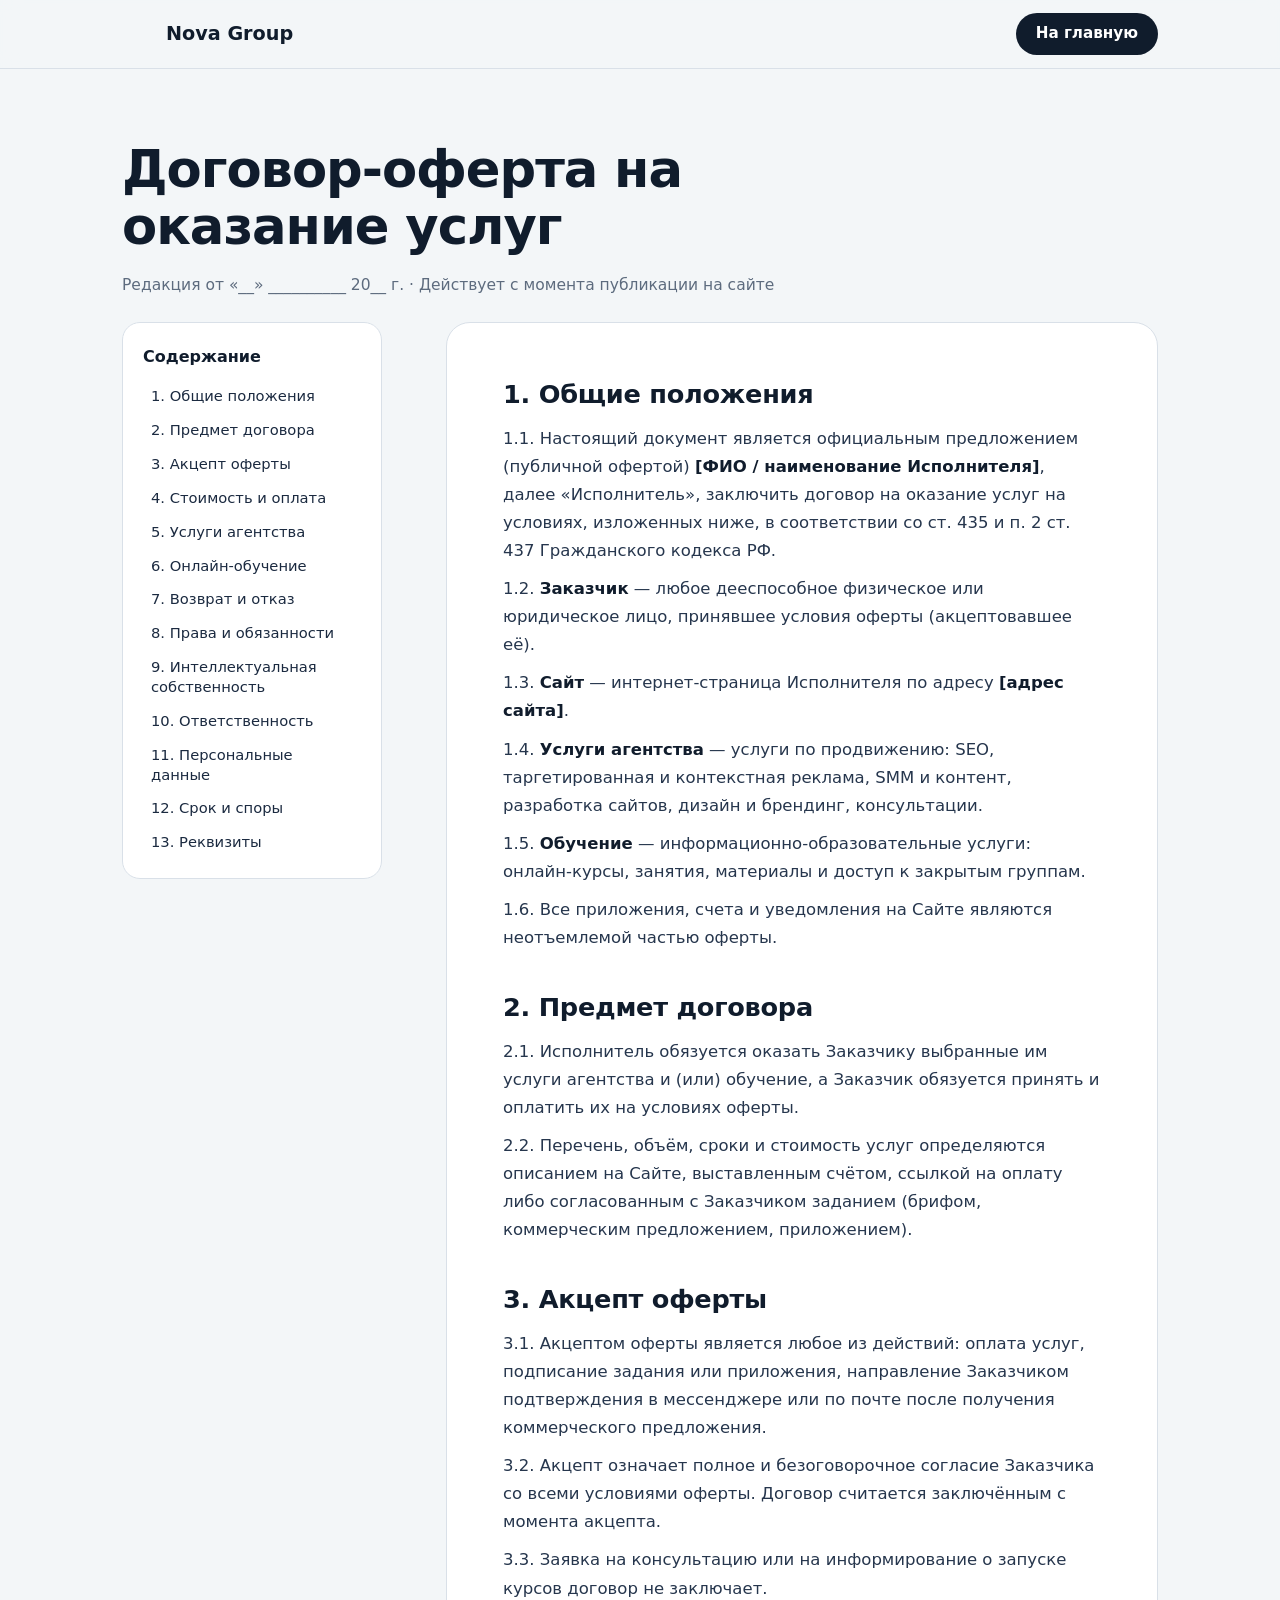
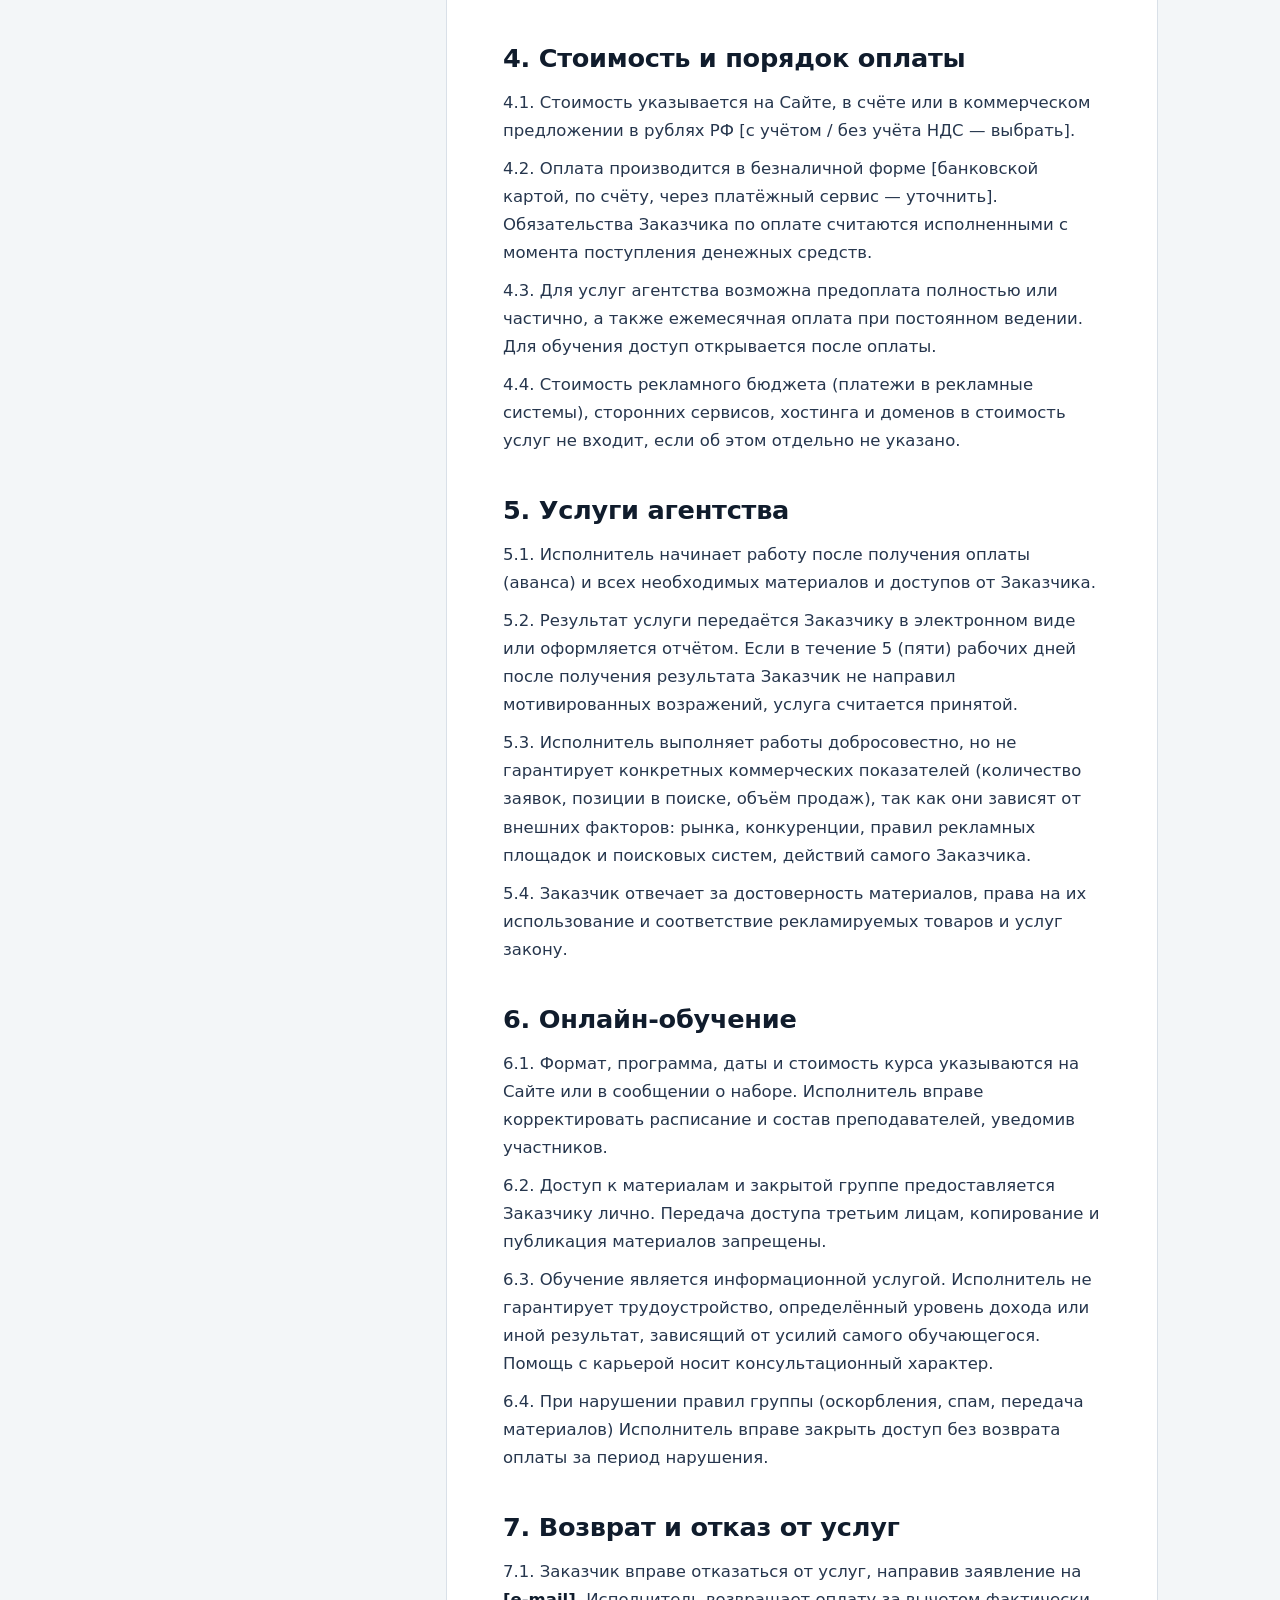
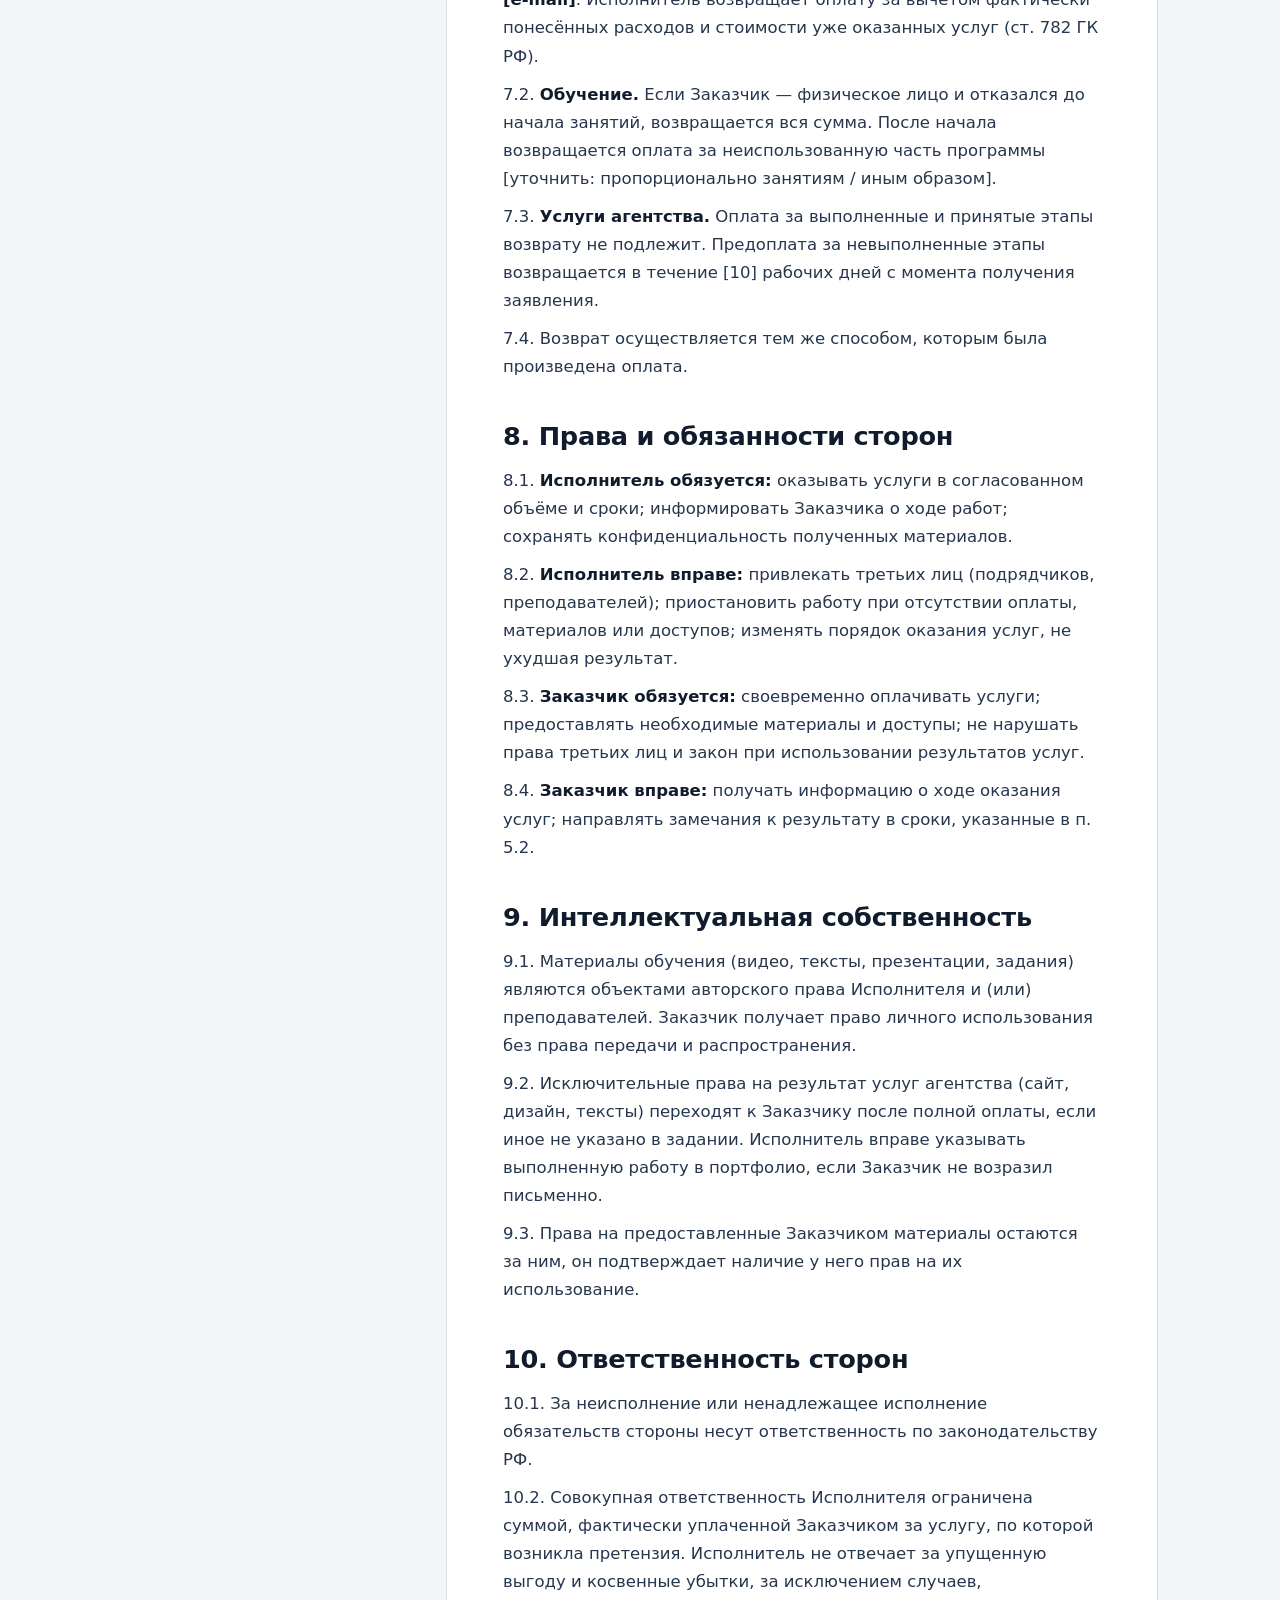
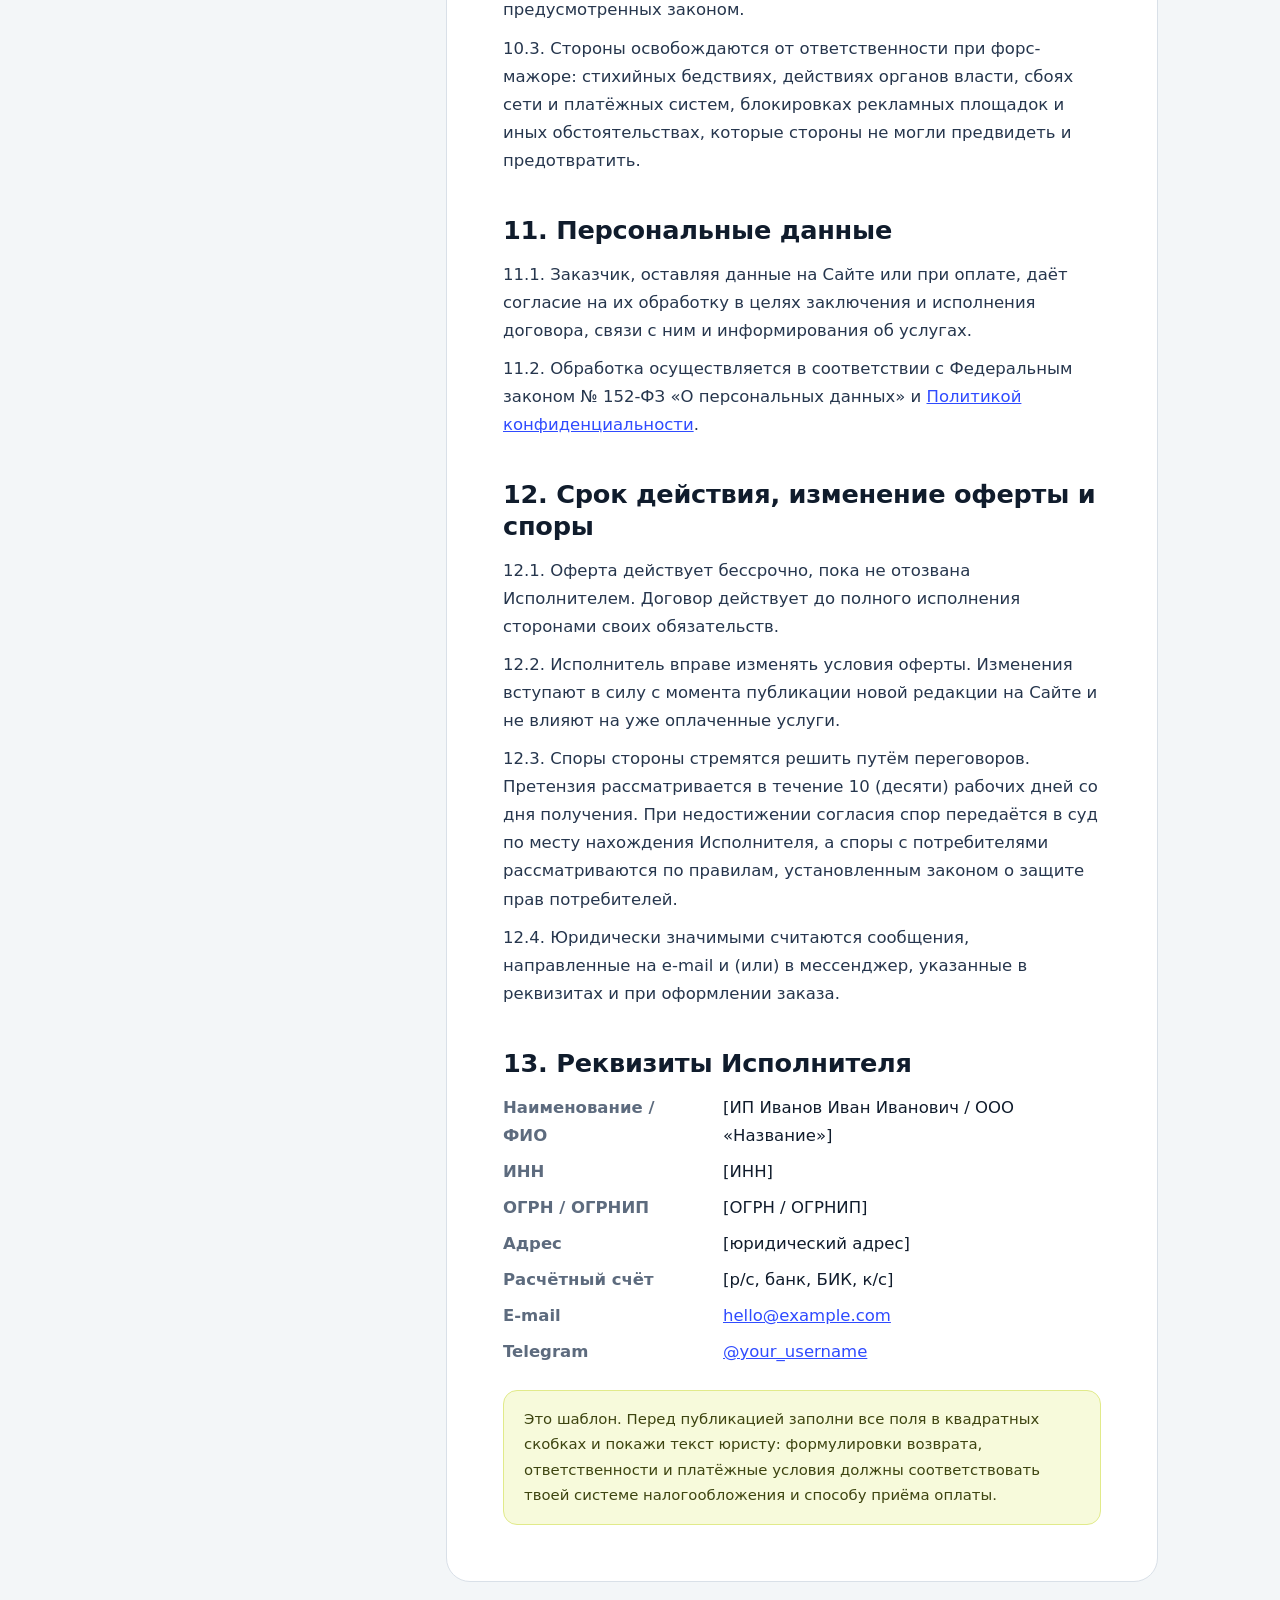
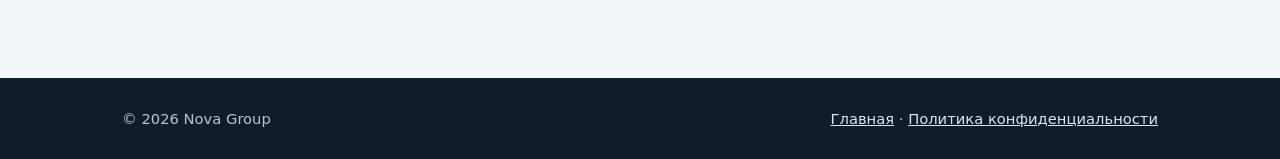
==== docs/oferta.html @ 03122e66 "Add files via upload" ====
<!DOCTYPE html>
<html lang="ru">
<head>
<meta charset="UTF-8">
<meta name="viewport" content="width=device-width, initial-scale=1.0">
<title>Договор-оферта — Nova Group</title>
<meta name="description" content="Публичная оферта Nova Group на оказание услуг по продвижению и информационно-образовательных услуг.">
<meta name="robots" content="index, follow">
<link rel="icon" href="../img/logo/favicon.ico">
<style>
@font-face{font-family:"Manrope";src:url("../fonts/Manrope-Variable.woff2") format("woff2");font-weight:200 800;font-display:swap}
:root{--ink:#101c2c;--ink-2:#1b2a40;--chalk:#f3f6f8;--white:#fff;--cobalt:#2f4bff;--lemon:#e8f25c;--muted:#5d6b7e;--line:#d9e0e8;
  --font:"Manrope",system-ui,-apple-system,"Segoe UI",Roboto,Arial,sans-serif;--max:1100px;--pad:clamp(16px,4vw,32px)}
*,*::before,*::after{box-sizing:border-box;margin:0;padding:0}
html{scroll-behavior:smooth;scroll-padding-top:92px;-webkit-text-size-adjust:100%}
body{font-family:var(--font);color:var(--ink);background:var(--chalk);line-height:1.7;font-size:16.5px;-webkit-font-smoothing:antialiased}
img{max-width:100%;height:auto;display:block}
a{color:var(--cobalt)}
:focus-visible{outline:3px solid var(--cobalt);outline-offset:3px;border-radius:6px}
.container{width:100%;max-width:var(--max);margin-inline:auto;padding-inline:var(--pad)}

.header{position:sticky;top:0;z-index:50;background:rgba(243,246,248,.93);backdrop-filter:blur(10px);border-bottom:1px solid var(--line)}
.header .container{display:flex;align-items:center;justify-content:space-between;height:68px;gap:16px}
.logo{display:flex;align-items:center;gap:10px;font-weight:800;font-size:1.2rem;color:var(--ink);text-decoration:none}
.logo img{width:34px;height:34px}
.back{display:inline-flex;align-items:center;min-height:42px;padding:8px 20px;border-radius:999px;background:var(--ink);color:#fff;font-weight:700;font-size:.95rem;text-decoration:none;transition:background .2s}
.back:hover{background:var(--cobalt)}

.hero{padding-block:clamp(36px,6vw,72px) 24px}
h1{font-size:clamp(1.9rem,5vw,3.2rem);line-height:1.12;letter-spacing:-.02em;font-weight:800;max-width:20ch}
.meta{margin-top:16px;color:var(--muted);font-size:.97rem}

.layout{display:grid;grid-template-columns:260px 1fr;gap:clamp(24px,5vw,64px);align-items:start;padding-bottom:clamp(56px,8vw,96px)}
.toc{position:sticky;top:92px;padding:20px;background:var(--white);border:1px solid var(--line);border-radius:18px;font-size:.92rem}
.toc h2{font-size:1rem;margin-bottom:10px}
.toc ol{list-style:none;display:grid;gap:2px}
.toc a{display:block;padding:6px 8px;border-radius:8px;color:var(--ink-2);text-decoration:none;line-height:1.35}
.toc a:hover{background:var(--chalk);color:var(--cobalt)}

.doc{background:var(--white);border:1px solid var(--line);border-radius:24px;padding:clamp(22px,5vw,56px)}
.doc section{padding-block:0;margin-bottom:40px}
.doc section:last-child{margin-bottom:0}
.doc h2{font-size:clamp(1.25rem,2.6vw,1.6rem);line-height:1.25;letter-spacing:-.01em;margin-bottom:14px;font-weight:800}
.doc p{margin-bottom:10px;color:#26364d}
.doc p b{color:var(--ink)}
.note{margin-top:24px;padding:16px 20px;border-radius:14px;background:#f7fadb;border:1px solid #e1ea8a;font-size:.93rem;color:#3d4410}
.req{display:grid;grid-template-columns:200px 1fr;gap:8px 20px;margin-top:8px}
.req dt{color:var(--muted);font-weight:600}
.req dd{overflow-wrap:anywhere}

.footer{background:var(--ink);color:#b8c4d4;padding-block:28px;font-size:.92rem}
.footer .container{display:flex;flex-wrap:wrap;gap:12px 28px;justify-content:space-between}
.footer a{color:#dbe4f0}
.footer a:hover{color:var(--lemon)}

@media (max-width:900px){
  .layout{grid-template-columns:1fr}
  .toc{position:static}
}
@media (max-width:560px){
  body{font-size:16px}
  .back{padding-inline:14px}
  .logo span{display:none}
  .req{grid-template-columns:1fr;gap:2px}
  .req dd{margin-bottom:10px}
}
@media (prefers-reduced-motion:reduce){*{transition:none!important;scroll-behavior:auto!important}}
@media print{.header,.toc,.footer{display:none}.layout{display:block}.doc{border:0;padding:0}}
</style>
</head>
<body>

<header class="header">
  <div class="container">
    <a href="../index.html" class="logo" aria-label="Nova Group — на главную">
      <img src="../img/logo/logo.svg" alt="" width="34" height="34"><span>Nova Group</span>
    </a>
    <a class="back" href="../index.html">На главную</a>
  </div>
</header>

<main>
  <div class="container hero">
    <h1>Договор-оферта на оказание услуг</h1>
    <p class="meta">Редакция от «__» __________ 20__ г. · Действует с момента публикации на сайте</p>
  </div>

  <div class="container layout">
    <nav class="toc" aria-label="Содержание">
      <h2>Содержание</h2>
      <ol>
        <li><a href="#p1">1. Общие положения</a></li>
        <li><a href="#p2">2. Предмет договора</a></li>
        <li><a href="#p3">3. Акцепт оферты</a></li>
        <li><a href="#p4">4. Стоимость и оплата</a></li>
        <li><a href="#p5">5. Услуги агентства</a></li>
        <li><a href="#p6">6. Онлайн-обучение</a></li>
        <li><a href="#p7">7. Возврат и отказ</a></li>
        <li><a href="#p8">8. Права и обязанности</a></li>
        <li><a href="#p9">9. Интеллектуальная собственность</a></li>
        <li><a href="#p10">10. Ответственность</a></li>
        <li><a href="#p11">11. Персональные данные</a></li>
        <li><a href="#p12">12. Срок и споры</a></li>
        <li><a href="#p13">13. Реквизиты</a></li>
      </ol>
    </nav>

    <article class="doc">
      <section id="p1">
        <h2>1. Общие положения</h2>
        <p>1.1. Настоящий документ является официальным предложением (публичной офертой) <b>[ФИО / наименование Исполнителя]</b>, далее «Исполнитель», заключить договор на оказание услуг на условиях, изложенных ниже, в соответствии со ст. 435 и п. 2 ст. 437 Гражданского кодекса РФ.</p>
        <p>1.2. <b>Заказчик</b> — любое дееспособное физическое или юридическое лицо, принявшее условия оферты (акцептовавшее её).</p>
        <p>1.3. <b>Сайт</b> — интернет-страница Исполнителя по адресу <b>[адрес сайта]</b>.</p>
        <p>1.4. <b>Услуги агентства</b> — услуги по продвижению: SEO, таргетированная и контекстная реклама, SMM и контент, разработка сайтов, дизайн и брендинг, консультации.</p>
        <p>1.5. <b>Обучение</b> — информационно-образовательные услуги: онлайн-курсы, занятия, материалы и доступ к закрытым группам.</p>
        <p>1.6. Все приложения, счета и уведомления на Сайте являются неотъемлемой частью оферты.</p>
      </section>

      <section id="p2">
        <h2>2. Предмет договора</h2>
        <p>2.1. Исполнитель обязуется оказать Заказчику выбранные им услуги агентства и (или) обучение, а Заказчик обязуется принять и оплатить их на условиях оферты.</p>
        <p>2.2. Перечень, объём, сроки и стоимость услуг определяются описанием на Сайте, выставленным счётом, ссылкой на оплату либо согласованным с Заказчиком заданием (брифом, коммерческим предложением, приложением).</p>
      </section>

      <section id="p3">
        <h2>3. Акцепт оферты</h2>
        <p>3.1. Акцептом оферты является любое из действий: оплата услуг, подписание задания или приложения, направление Заказчиком подтверждения в мессенджере или по почте после получения коммерческого предложения.</p>
        <p>3.2. Акцепт означает полное и безоговорочное согласие Заказчика со всеми условиями оферты. Договор считается заключённым с момента акцепта.</p>
        <p>3.3. Заявка на консультацию или на информирование о запуске курсов договор не заключает.</p>
      </section>

      <section id="p4">
        <h2>4. Стоимость и порядок оплаты</h2>
        <p>4.1. Стоимость указывается на Сайте, в счёте или в коммерческом предложении в рублях РФ [с учётом / без учёта НДС — выбрать].</p>
        <p>4.2. Оплата производится в безналичной форме [банковской картой, по счёту, через платёжный сервис — уточнить]. Обязательства Заказчика по оплате считаются исполненными с момента поступления денежных средств.</p>
        <p>4.3. Для услуг агентства возможна предоплата полностью или частично, а также ежемесячная оплата при постоянном ведении. Для обучения доступ открывается после оплаты.</p>
        <p>4.4. Стоимость рекламного бюджета (платежи в рекламные системы), сторонних сервисов, хостинга и доменов в стоимость услуг не входит, если об этом отдельно не указано.</p>
      </section>

      <section id="p5">
        <h2>5. Услуги агентства</h2>
        <p>5.1. Исполнитель начинает работу после получения оплаты (аванса) и всех необходимых материалов и доступов от Заказчика.</p>
        <p>5.2. Результат услуги передаётся Заказчику в электронном виде или оформляется отчётом. Если в течение 5 (пяти) рабочих дней после получения результата Заказчик не направил мотивированных возражений, услуга считается принятой.</p>
        <p>5.3. Исполнитель выполняет работы добросовестно, но не гарантирует конкретных коммерческих показателей (количество заявок, позиции в поиске, объём продаж), так как они зависят от внешних факторов: рынка, конкуренции, правил рекламных площадок и поисковых систем, действий самого Заказчика.</p>
        <p>5.4. Заказчик отвечает за достоверность материалов, права на их использование и соответствие рекламируемых товаров и услуг закону.</p>
      </section>

      <section id="p6">
        <h2>6. Онлайн-обучение</h2>
        <p>6.1. Формат, программа, даты и стоимость курса указываются на Сайте или в сообщении о наборе. Исполнитель вправе корректировать расписание и состав преподавателей, уведомив участников.</p>
        <p>6.2. Доступ к материалам и закрытой группе предоставляется Заказчику лично. Передача доступа третьим лицам, копирование и публикация материалов запрещены.</p>
        <p>6.3. Обучение является информационной услугой. Исполнитель не гарантирует трудоустройство, определённый уровень дохода или иной результат, зависящий от усилий самого обучающегося. Помощь с карьерой носит консультационный характер.</p>
        <p>6.4. При нарушении правил группы (оскорбления, спам, передача материалов) Исполнитель вправе закрыть доступ без возврата оплаты за период нарушения.</p>
      </section>

      <section id="p7">
        <h2>7. Возврат и отказ от услуг</h2>
        <p>7.1. Заказчик вправе отказаться от услуг, направив заявление на <b>[e-mail]</b>. Исполнитель возвращает оплату за вычетом фактически понесённых расходов и стоимости уже оказанных услуг (ст. 782 ГК РФ).</p>
        <p>7.2. <b>Обучение.</b> Если Заказчик — физическое лицо и отказался до начала занятий, возвращается вся сумма. После начала возвращается оплата за неиспользованную часть программы [уточнить: пропорционально занятиям / иным образом].</p>
        <p>7.3. <b>Услуги агентства.</b> Оплата за выполненные и принятые этапы возврату не подлежит. Предоплата за невыполненные этапы возвращается в течение [10] рабочих дней с момента получения заявления.</p>
        <p>7.4. Возврат осуществляется тем же способом, которым была произведена оплата.</p>
      </section>

      <section id="p8">
        <h2>8. Права и обязанности сторон</h2>
        <p>8.1. <b>Исполнитель обязуется:</b> оказывать услуги в согласованном объёме и сроки; информировать Заказчика о ходе работ; сохранять конфиденциальность полученных материалов.</p>
        <p>8.2. <b>Исполнитель вправе:</b> привлекать третьих лиц (подрядчиков, преподавателей); приостановить работу при отсутствии оплаты, материалов или доступов; изменять порядок оказания услуг, не ухудшая результат.</p>
        <p>8.3. <b>Заказчик обязуется:</b> своевременно оплачивать услуги; предоставлять необходимые материалы и доступы; не нарушать права третьих лиц и закон при использовании результатов услуг.</p>
        <p>8.4. <b>Заказчик вправе:</b> получать информацию о ходе оказания услуг; направлять замечания к результату в сроки, указанные в п. 5.2.</p>
      </section>

      <section id="p9">
        <h2>9. Интеллектуальная собственность</h2>
        <p>9.1. Материалы обучения (видео, тексты, презентации, задания) являются объектами авторского права Исполнителя и (или) преподавателей. Заказчик получает право личного использования без права передачи и распространения.</p>
        <p>9.2. Исключительные права на результат услуг агентства (сайт, дизайн, тексты) переходят к Заказчику после полной оплаты, если иное не указано в задании. Исполнитель вправе указывать выполненную работу в портфолио, если Заказчик не возразил письменно.</p>
        <p>9.3. Права на предоставленные Заказчиком материалы остаются за ним, он подтверждает наличие у него прав на их использование.</p>
      </section>

      <section id="p10">
        <h2>10. Ответственность сторон</h2>
        <p>10.1. За неисполнение или ненадлежащее исполнение обязательств стороны несут ответственность по законодательству РФ.</p>
        <p>10.2. Совокупная ответственность Исполнителя ограничена суммой, фактически уплаченной Заказчиком за услугу, по которой возникла претензия. Исполнитель не отвечает за упущенную выгоду и косвенные убытки, за исключением случаев, предусмотренных законом.</p>
        <p>10.3. Стороны освобождаются от ответственности при форс-мажоре: стихийных бедствиях, действиях органов власти, сбоях сети и платёжных систем, блокировках рекламных площадок и иных обстоятельствах, которые стороны не могли предвидеть и предотвратить.</p>
      </section>

      <section id="p11">
        <h2>11. Персональные данные</h2>
        <p>11.1. Заказчик, оставляя данные на Сайте или при оплате, даёт согласие на их обработку в целях заключения и исполнения договора, связи с ним и информирования об услугах.</p>
        <p>11.2. Обработка осуществляется в соответствии с Федеральным законом № 152-ФЗ «О персональных данных» и <a href="privacy.html">Политикой конфиденциальности</a>.</p>
      </section>

      <section id="p12">
        <h2>12. Срок действия, изменение оферты и споры</h2>
        <p>12.1. Оферта действует бессрочно, пока не отозвана Исполнителем. Договор действует до полного исполнения сторонами своих обязательств.</p>
        <p>12.2. Исполнитель вправе изменять условия оферты. Изменения вступают в силу с момента публикации новой редакции на Сайте и не влияют на уже оплаченные услуги.</p>
        <p>12.3. Споры стороны стремятся решить путём переговоров. Претензия рассматривается в течение 10 (десяти) рабочих дней со дня получения. При недостижении согласия спор передаётся в суд по месту нахождения Исполнителя, а споры с потребителями рассматриваются по правилам, установленным законом о защите прав потребителей.</p>
        <p>12.4. Юридически значимыми считаются сообщения, направленные на e-mail и (или) в мессенджер, указанные в реквизитах и при оформлении заказа.</p>
      </section>

      <section id="p13">
        <h2>13. Реквизиты Исполнителя</h2>
        <dl class="req">
          <dt>Наименование / ФИО</dt><dd>[ИП Иванов Иван Иванович / ООО «Название»]</dd>
          <dt>ИНН</dt><dd>[ИНН]</dd>
          <dt>ОГРН / ОГРНИП</dt><dd>[ОГРН / ОГРНИП]</dd>
          <dt>Адрес</dt><dd>[юридический адрес]</dd>
          <dt>Расчётный счёт</dt><dd>[р/с, банк, БИК, к/с]</dd>
          <dt>E-mail</dt><dd><a href="mailto:hello@example.com">hello@example.com</a></dd>
          <dt>Telegram</dt><dd><a href="https://t.me/your_username" target="_blank" rel="noopener">@your_username</a></dd>
        </dl>
        <div class="note">Это шаблон. Перед публикацией заполни все поля в квадратных скобках и покажи текст юристу: формулировки возврата, ответственности и платёжные условия должны соответствовать твоей системе налогообложения и способу приёма оплаты.</div>
      </section>
    </article>
  </div>
</main>

<footer class="footer">
  <div class="container">
    <span>© <span id="year">2026</span> Nova Group</span>
    <span><a href="../index.html">Главная</a> · <a href="privacy.html">Политика конфиденциальности</a></span>
  </div>
</footer>

<script>
document.getElementById("year").textContent = new Date().getFullYear();
document.querySelectorAll("img").forEach(i => i.addEventListener("error", () => i.style.visibility = "hidden"));
</script>
</body>
</html>
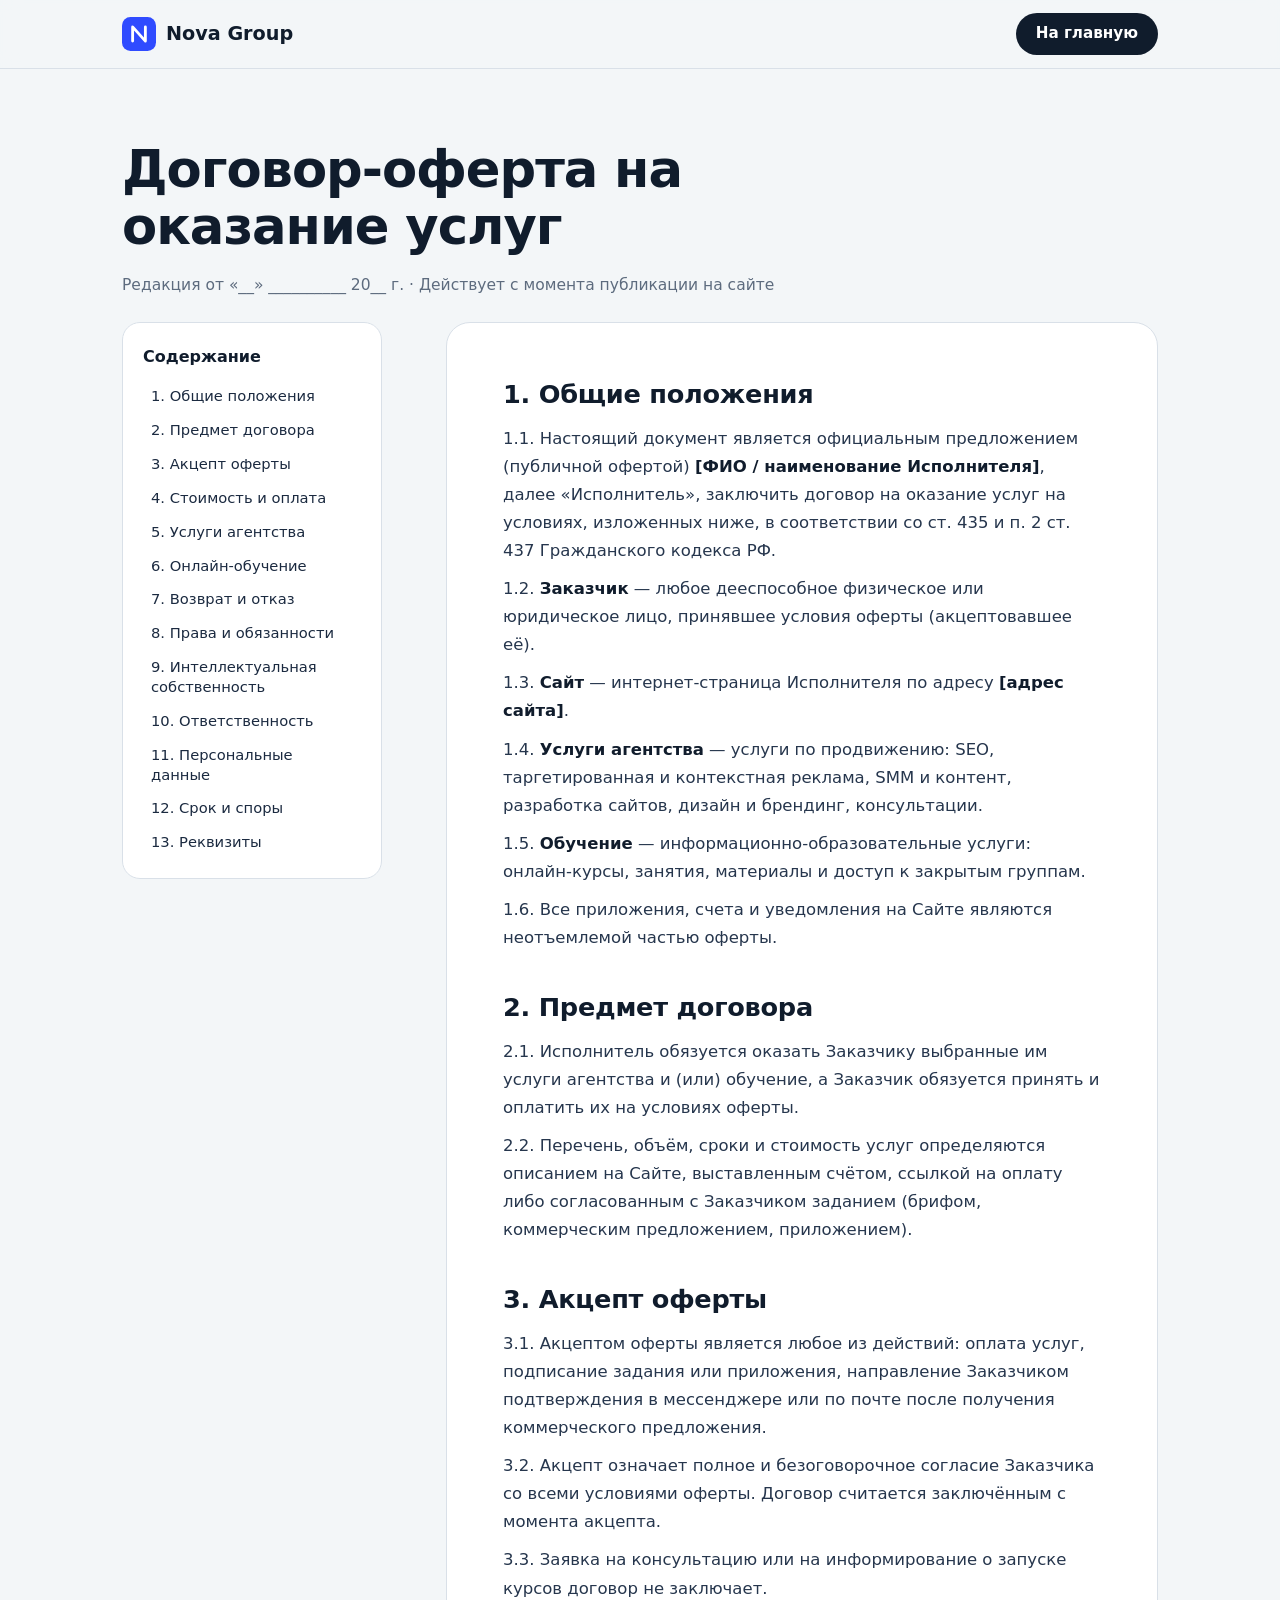
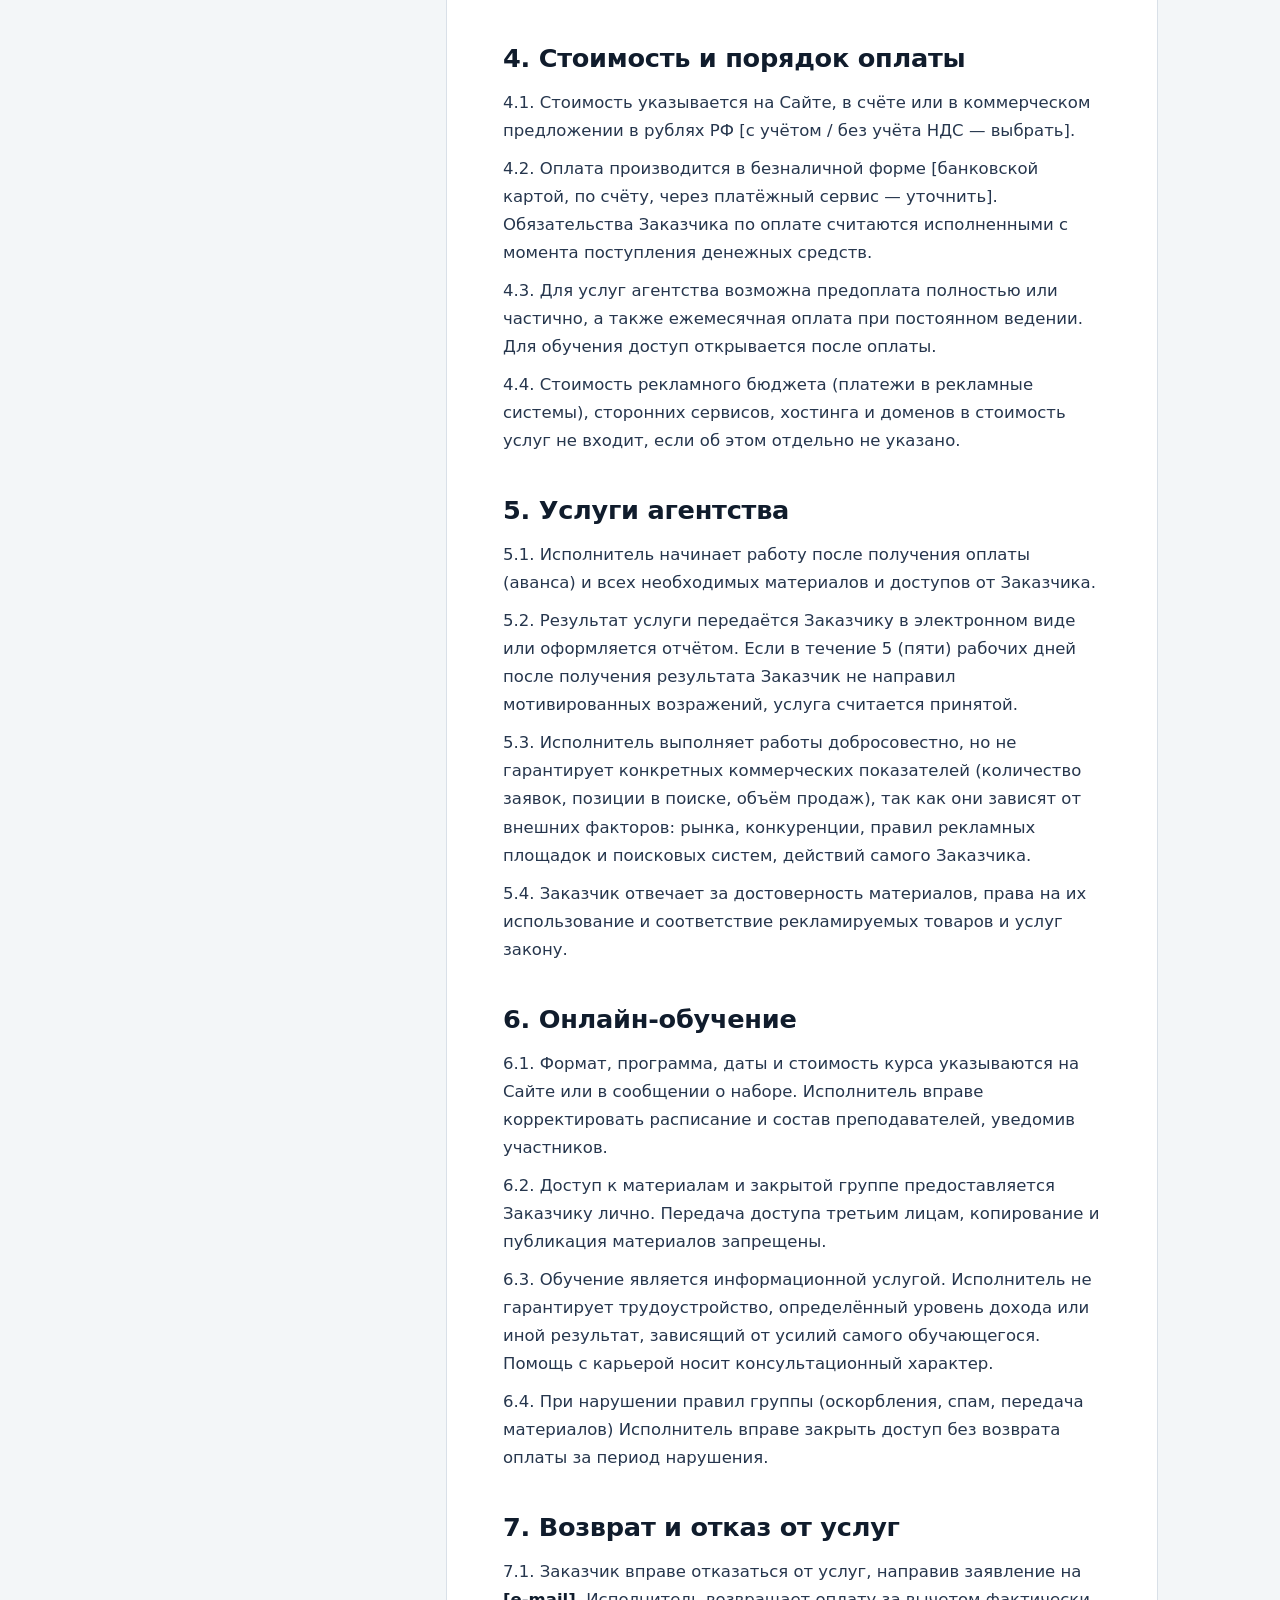
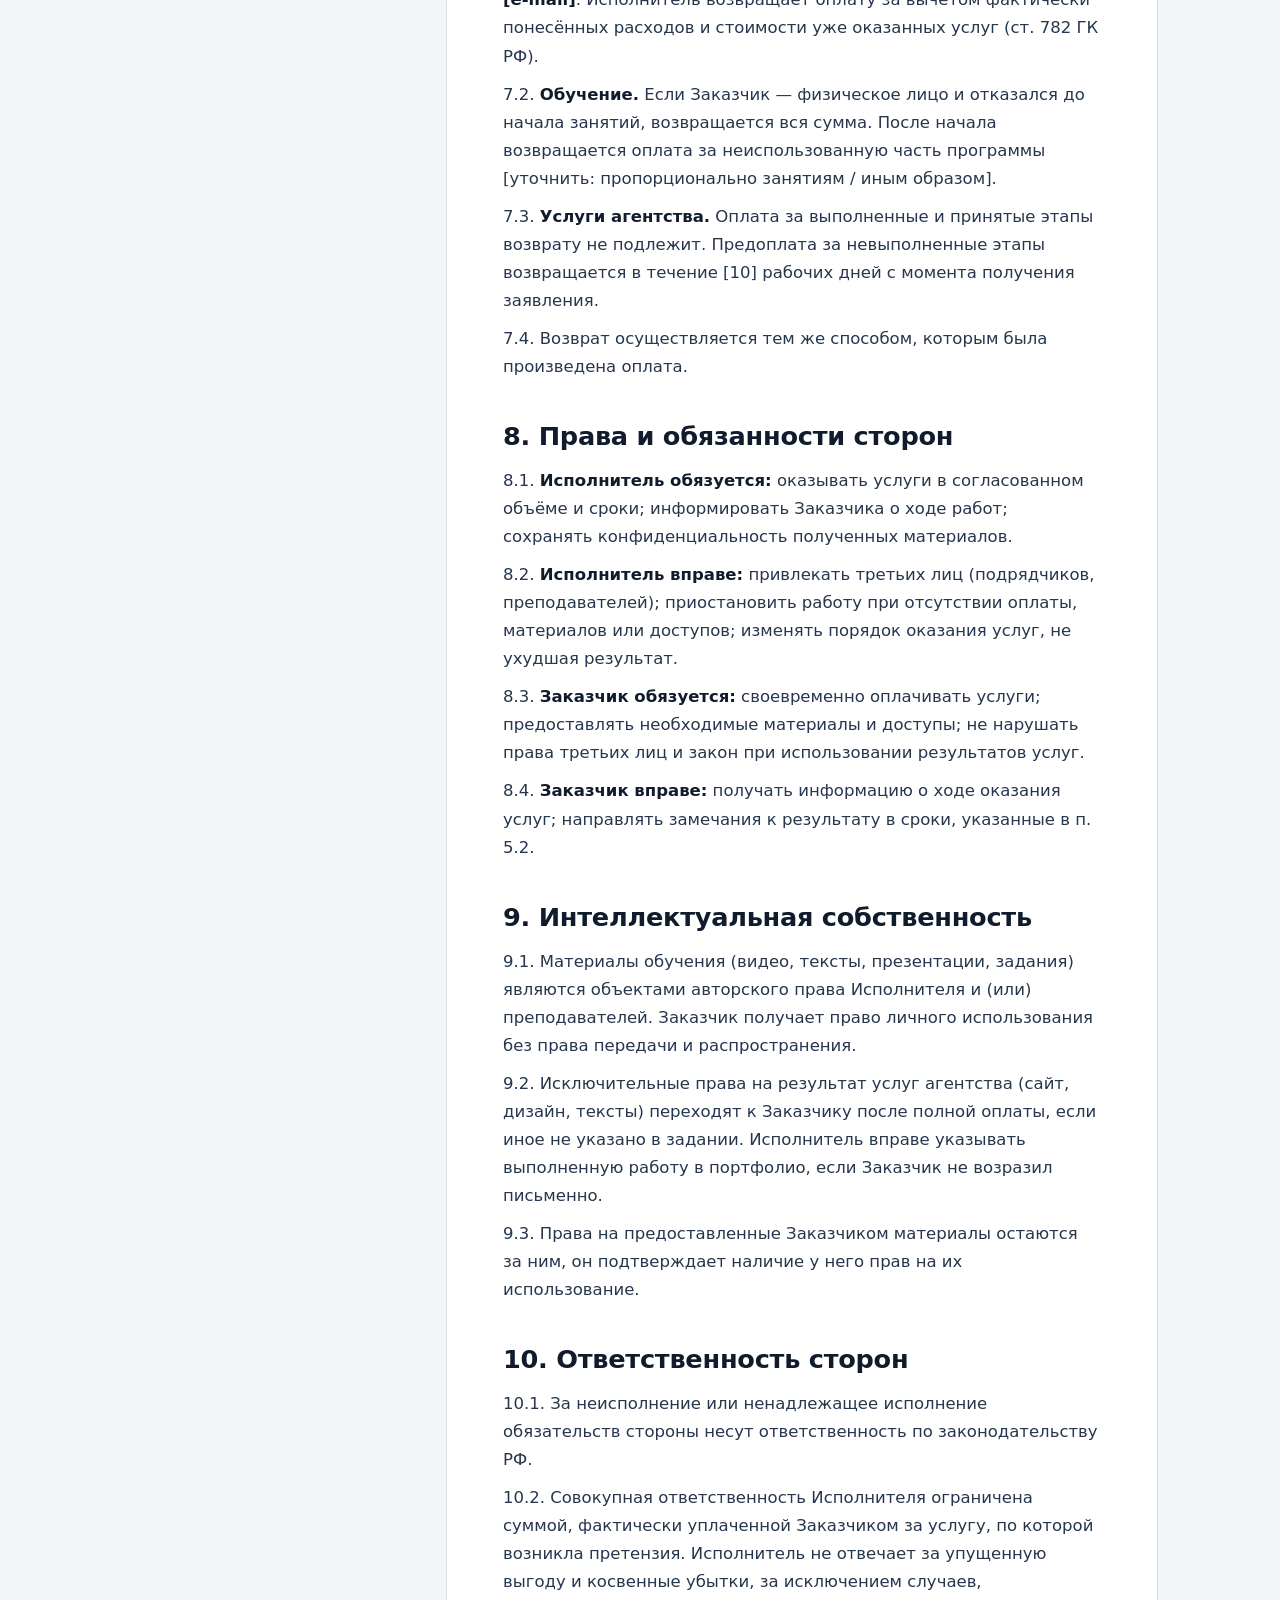
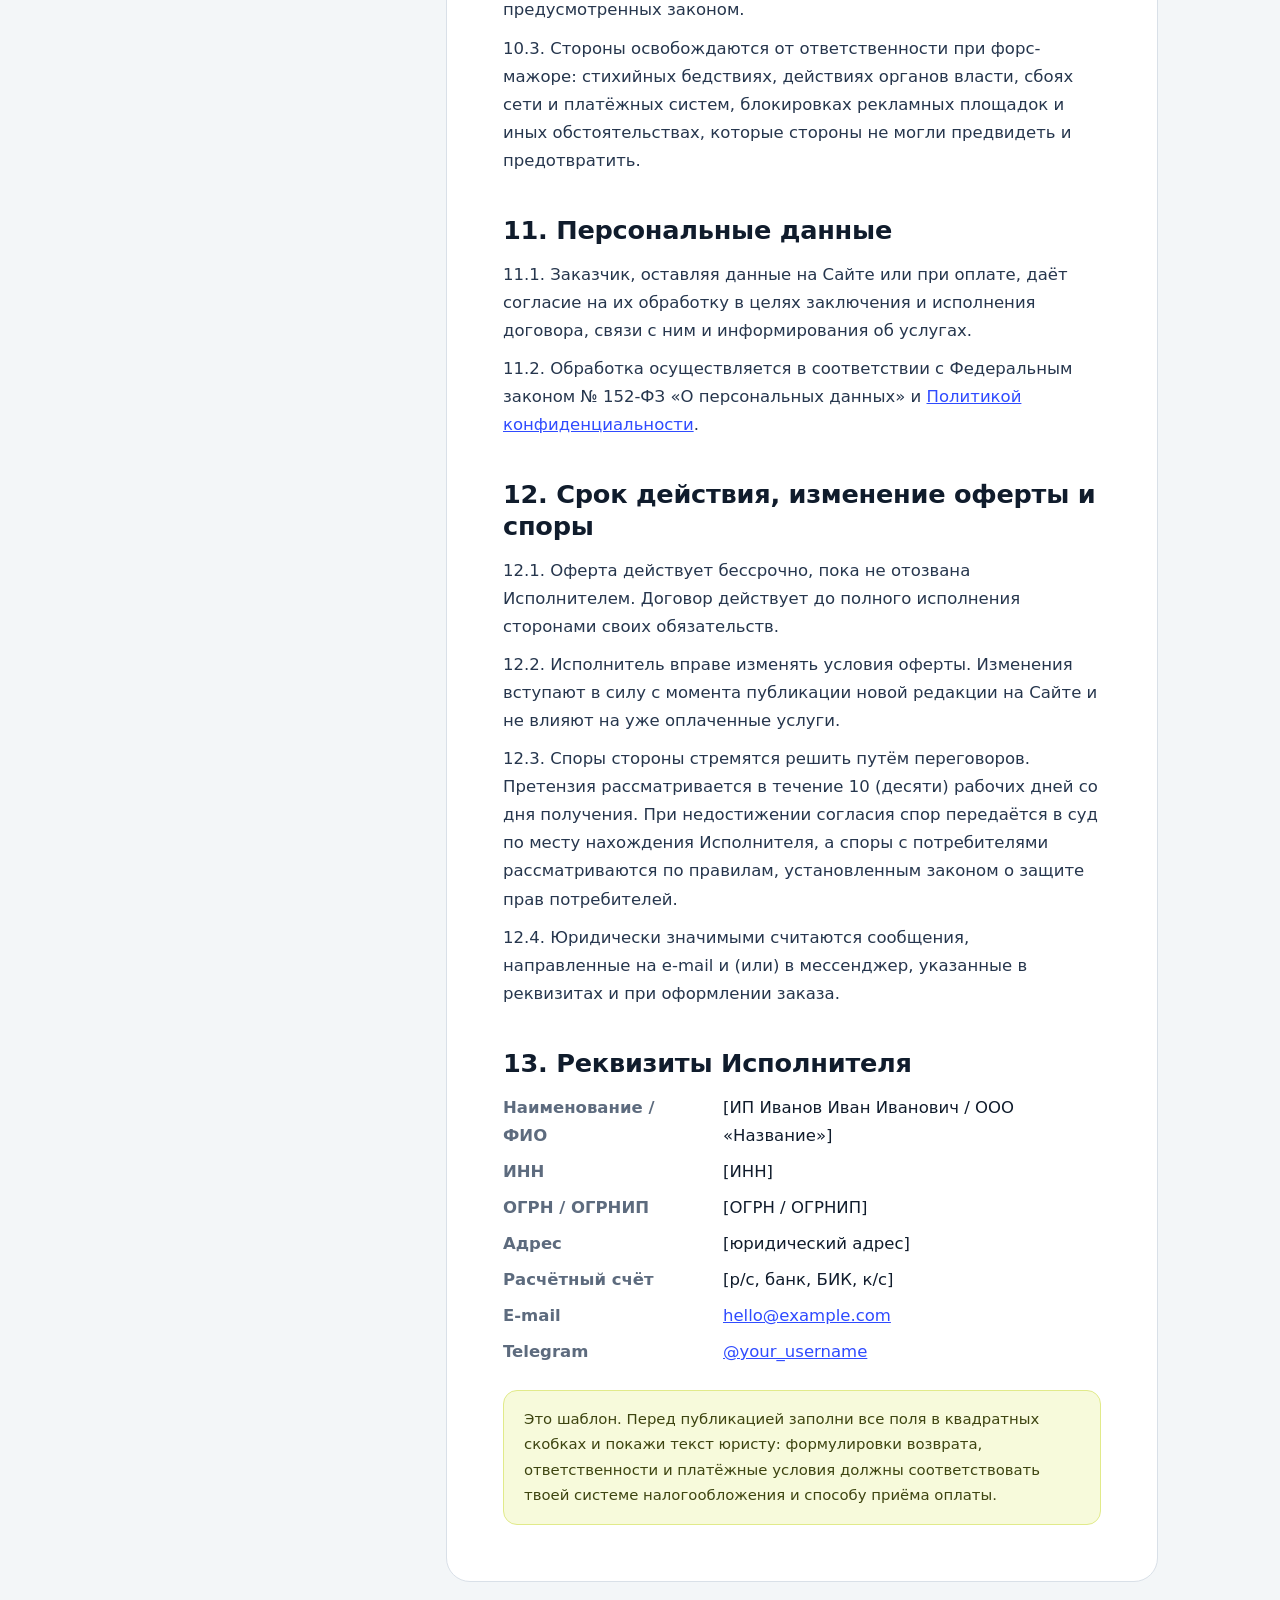
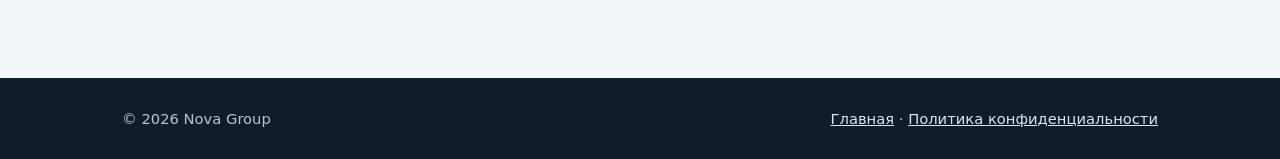
==== commit 254742b5: "Add files via upload" ====
--- a/docs/oferta.html
+++ b/docs/oferta.html
@@ -1,229 +1,229 @@
-<!DOCTYPE html>
-<html lang="ru">
-<head>
-<meta charset="UTF-8">
-<meta name="viewport" content="width=device-width, initial-scale=1.0">
-<title>Договор-оферта — Nova Group</title>
-<meta name="description" content="Публичная оферта Nova Group на оказание услуг по продвижению и информационно-образовательных услуг.">
-<meta name="robots" content="index, follow">
-<link rel="icon" href="../img/logo/favicon.ico">
-<style>
-@font-face{font-family:"Manrope";src:url("../fonts/Manrope-Variable.woff2") format("woff2");font-weight:200 800;font-display:swap}
-:root{--ink:#101c2c;--ink-2:#1b2a40;--chalk:#f3f6f8;--white:#fff;--cobalt:#2f4bff;--lemon:#e8f25c;--muted:#5d6b7e;--line:#d9e0e8;
-  --font:"Manrope",system-ui,-apple-system,"Segoe UI",Roboto,Arial,sans-serif;--max:1100px;--pad:clamp(16px,4vw,32px)}
-*,*::before,*::after{box-sizing:border-box;margin:0;padding:0}
-html{scroll-behavior:smooth;scroll-padding-top:92px;-webkit-text-size-adjust:100%}
-body{font-family:var(--font);color:var(--ink);background:var(--chalk);line-height:1.7;font-size:16.5px;-webkit-font-smoothing:antialiased}
-img{max-width:100%;height:auto;display:block}
-a{color:var(--cobalt)}
-:focus-visible{outline:3px solid var(--cobalt);outline-offset:3px;border-radius:6px}
-.container{width:100%;max-width:var(--max);margin-inline:auto;padding-inline:var(--pad)}
-
-.header{position:sticky;top:0;z-index:50;background:rgba(243,246,248,.93);backdrop-filter:blur(10px);border-bottom:1px solid var(--line)}
-.header .container{display:flex;align-items:center;justify-content:space-between;height:68px;gap:16px}
-.logo{display:flex;align-items:center;gap:10px;font-weight:800;font-size:1.2rem;color:var(--ink);text-decoration:none}
-.logo img{width:34px;height:34px}
-.back{display:inline-flex;align-items:center;min-height:42px;padding:8px 20px;border-radius:999px;background:var(--ink);color:#fff;font-weight:700;font-size:.95rem;text-decoration:none;transition:background .2s}
-.back:hover{background:var(--cobalt)}
-
-.hero{padding-block:clamp(36px,6vw,72px) 24px}
-h1{font-size:clamp(1.9rem,5vw,3.2rem);line-height:1.12;letter-spacing:-.02em;font-weight:800;max-width:20ch}
-.meta{margin-top:16px;color:var(--muted);font-size:.97rem}
-
-.layout{display:grid;grid-template-columns:260px 1fr;gap:clamp(24px,5vw,64px);align-items:start;padding-bottom:clamp(56px,8vw,96px)}
-.toc{position:sticky;top:92px;padding:20px;background:var(--white);border:1px solid var(--line);border-radius:18px;font-size:.92rem}
-.toc h2{font-size:1rem;margin-bottom:10px}
-.toc ol{list-style:none;display:grid;gap:2px}
-.toc a{display:block;padding:6px 8px;border-radius:8px;color:var(--ink-2);text-decoration:none;line-height:1.35}
-.toc a:hover{background:var(--chalk);color:var(--cobalt)}
-
-.doc{background:var(--white);border:1px solid var(--line);border-radius:24px;padding:clamp(22px,5vw,56px)}
-.doc section{padding-block:0;margin-bottom:40px}
-.doc section:last-child{margin-bottom:0}
-.doc h2{font-size:clamp(1.25rem,2.6vw,1.6rem);line-height:1.25;letter-spacing:-.01em;margin-bottom:14px;font-weight:800}
-.doc p{margin-bottom:10px;color:#26364d}
-.doc p b{color:var(--ink)}
-.note{margin-top:24px;padding:16px 20px;border-radius:14px;background:#f7fadb;border:1px solid #e1ea8a;font-size:.93rem;color:#3d4410}
-.req{display:grid;grid-template-columns:200px 1fr;gap:8px 20px;margin-top:8px}
-.req dt{color:var(--muted);font-weight:600}
-.req dd{overflow-wrap:anywhere}
-
-.footer{background:var(--ink);color:#b8c4d4;padding-block:28px;font-size:.92rem}
-.footer .container{display:flex;flex-wrap:wrap;gap:12px 28px;justify-content:space-between}
-.footer a{color:#dbe4f0}
-.footer a:hover{color:var(--lemon)}
-
-@media (max-width:900px){
-  .layout{grid-template-columns:1fr}
-  .toc{position:static}
-}
-@media (max-width:560px){
-  body{font-size:16px}
-  .back{padding-inline:14px}
-  .logo span{display:none}
-  .req{grid-template-columns:1fr;gap:2px}
-  .req dd{margin-bottom:10px}
-}
-@media (prefers-reduced-motion:reduce){*{transition:none!important;scroll-behavior:auto!important}}
-@media print{.header,.toc,.footer{display:none}.layout{display:block}.doc{border:0;padding:0}}
-</style>
-</head>
-<body>
-
-<header class="header">
-  <div class="container">
-    <a href="../index.html" class="logo" aria-label="Nova Group — на главную">
-      <img src="../img/logo/logo.svg" alt="" width="34" height="34"><span>Nova Group</span>
-    </a>
-    <a class="back" href="../index.html">На главную</a>
-  </div>
-</header>
-
-<main>
-  <div class="container hero">
-    <h1>Договор-оферта на оказание услуг</h1>
-    <p class="meta">Редакция от «__» __________ 20__ г. · Действует с момента публикации на сайте</p>
-  </div>
-
-  <div class="container layout">
-    <nav class="toc" aria-label="Содержание">
-      <h2>Содержание</h2>
-      <ol>
-        <li><a href="#p1">1. Общие положения</a></li>
-        <li><a href="#p2">2. Предмет договора</a></li>
-        <li><a href="#p3">3. Акцепт оферты</a></li>
-        <li><a href="#p4">4. Стоимость и оплата</a></li>
-        <li><a href="#p5">5. Услуги агентства</a></li>
-        <li><a href="#p6">6. Онлайн-обучение</a></li>
-        <li><a href="#p7">7. Возврат и отказ</a></li>
-        <li><a href="#p8">8. Права и обязанности</a></li>
-        <li><a href="#p9">9. Интеллектуальная собственность</a></li>
-        <li><a href="#p10">10. Ответственность</a></li>
-        <li><a href="#p11">11. Персональные данные</a></li>
-        <li><a href="#p12">12. Срок и споры</a></li>
-        <li><a href="#p13">13. Реквизиты</a></li>
-      </ol>
-    </nav>
-
-    <article class="doc">
-      <section id="p1">
-        <h2>1. Общие положения</h2>
-        <p>1.1. Настоящий документ является официальным предложением (публичной офертой) <b>[ФИО / наименование Исполнителя]</b>, далее «Исполнитель», заключить договор на оказание услуг на условиях, изложенных ниже, в соответствии со ст. 435 и п. 2 ст. 437 Гражданского кодекса РФ.</p>
-        <p>1.2. <b>Заказчик</b> — любое дееспособное физическое или юридическое лицо, принявшее условия оферты (акцептовавшее её).</p>
-        <p>1.3. <b>Сайт</b> — интернет-страница Исполнителя по адресу <b>[адрес сайта]</b>.</p>
-        <p>1.4. <b>Услуги агентства</b> — услуги по продвижению: SEO, таргетированная и контекстная реклама, SMM и контент, разработка сайтов, дизайн и брендинг, консультации.</p>
-        <p>1.5. <b>Обучение</b> — информационно-образовательные услуги: онлайн-курсы, занятия, материалы и доступ к закрытым группам.</p>
-        <p>1.6. Все приложения, счета и уведомления на Сайте являются неотъемлемой частью оферты.</p>
-      </section>
-
-      <section id="p2">
-        <h2>2. Предмет договора</h2>
-        <p>2.1. Исполнитель обязуется оказать Заказчику выбранные им услуги агентства и (или) обучение, а Заказчик обязуется принять и оплатить их на условиях оферты.</p>
-        <p>2.2. Перечень, объём, сроки и стоимость услуг определяются описанием на Сайте, выставленным счётом, ссылкой на оплату либо согласованным с Заказчиком заданием (брифом, коммерческим предложением, приложением).</p>
-      </section>
-
-      <section id="p3">
-        <h2>3. Акцепт оферты</h2>
-        <p>3.1. Акцептом оферты является любое из действий: оплата услуг, подписание задания или приложения, направление Заказчиком подтверждения в мессенджере или по почте после получения коммерческого предложения.</p>
-        <p>3.2. Акцепт означает полное и безоговорочное согласие Заказчика со всеми условиями оферты. Договор считается заключённым с момента акцепта.</p>
-        <p>3.3. Заявка на консультацию или на информирование о запуске курсов договор не заключает.</p>
-      </section>
-
-      <section id="p4">
-        <h2>4. Стоимость и порядок оплаты</h2>
-        <p>4.1. Стоимость указывается на Сайте, в счёте или в коммерческом предложении в рублях РФ [с учётом / без учёта НДС — выбрать].</p>
-        <p>4.2. Оплата производится в безналичной форме [банковской картой, по счёту, через платёжный сервис — уточнить]. Обязательства Заказчика по оплате считаются исполненными с момента поступления денежных средств.</p>
-        <p>4.3. Для услуг агентства возможна предоплата полностью или частично, а также ежемесячная оплата при постоянном ведении. Для обучения доступ открывается после оплаты.</p>
-        <p>4.4. Стоимость рекламного бюджета (платежи в рекламные системы), сторонних сервисов, хостинга и доменов в стоимость услуг не входит, если об этом отдельно не указано.</p>
-      </section>
-
-      <section id="p5">
-        <h2>5. Услуги агентства</h2>
-        <p>5.1. Исполнитель начинает работу после получения оплаты (аванса) и всех необходимых материалов и доступов от Заказчика.</p>
-        <p>5.2. Результат услуги передаётся Заказчику в электронном виде или оформляется отчётом. Если в течение 5 (пяти) рабочих дней после получения результата Заказчик не направил мотивированных возражений, услуга считается принятой.</p>
-        <p>5.3. Исполнитель выполняет работы добросовестно, но не гарантирует конкретных коммерческих показателей (количество заявок, позиции в поиске, объём продаж), так как они зависят от внешних факторов: рынка, конкуренции, правил рекламных площадок и поисковых систем, действий самого Заказчика.</p>
-        <p>5.4. Заказчик отвечает за достоверность материалов, права на их использование и соответствие рекламируемых товаров и услуг закону.</p>
-      </section>
-
-      <section id="p6">
-        <h2>6. Онлайн-обучение</h2>
-        <p>6.1. Формат, программа, даты и стоимость курса указываются на Сайте или в сообщении о наборе. Исполнитель вправе корректировать расписание и состав преподавателей, уведомив участников.</p>
-        <p>6.2. Доступ к материалам и закрытой группе предоставляется Заказчику лично. Передача доступа третьим лицам, копирование и публикация материалов запрещены.</p>
-        <p>6.3. Обучение является информационной услугой. Исполнитель не гарантирует трудоустройство, определённый уровень дохода или иной результат, зависящий от усилий самого обучающегося. Помощь с карьерой носит консультационный характер.</p>
-        <p>6.4. При нарушении правил группы (оскорбления, спам, передача материалов) Исполнитель вправе закрыть доступ без возврата оплаты за период нарушения.</p>
-      </section>
-
-      <section id="p7">
-        <h2>7. Возврат и отказ от услуг</h2>
-        <p>7.1. Заказчик вправе отказаться от услуг, направив заявление на <b>[e-mail]</b>. Исполнитель возвращает оплату за вычетом фактически понесённых расходов и стоимости уже оказанных услуг (ст. 782 ГК РФ).</p>
-        <p>7.2. <b>Обучение.</b> Если Заказчик — физическое лицо и отказался до начала занятий, возвращается вся сумма. После начала возвращается оплата за неиспользованную часть программы [уточнить: пропорционально занятиям / иным образом].</p>
-        <p>7.3. <b>Услуги агентства.</b> Оплата за выполненные и принятые этапы возврату не подлежит. Предоплата за невыполненные этапы возвращается в течение [10] рабочих дней с момента получения заявления.</p>
-        <p>7.4. Возврат осуществляется тем же способом, которым была произведена оплата.</p>
-      </section>
-
-      <section id="p8">
-        <h2>8. Права и обязанности сторон</h2>
-        <p>8.1. <b>Исполнитель обязуется:</b> оказывать услуги в согласованном объёме и сроки; информировать Заказчика о ходе работ; сохранять конфиденциальность полученных материалов.</p>
-        <p>8.2. <b>Исполнитель вправе:</b> привлекать третьих лиц (подрядчиков, преподавателей); приостановить работу при отсутствии оплаты, материалов или доступов; изменять порядок оказания услуг, не ухудшая результат.</p>
-        <p>8.3. <b>Заказчик обязуется:</b> своевременно оплачивать услуги; предоставлять необходимые материалы и доступы; не нарушать права третьих лиц и закон при использовании результатов услуг.</p>
-        <p>8.4. <b>Заказчик вправе:</b> получать информацию о ходе оказания услуг; направлять замечания к результату в сроки, указанные в п. 5.2.</p>
-      </section>
-
-      <section id="p9">
-        <h2>9. Интеллектуальная собственность</h2>
-        <p>9.1. Материалы обучения (видео, тексты, презентации, задания) являются объектами авторского права Исполнителя и (или) преподавателей. Заказчик получает право личного использования без права передачи и распространения.</p>
-        <p>9.2. Исключительные права на результат услуг агентства (сайт, дизайн, тексты) переходят к Заказчику после полной оплаты, если иное не указано в задании. Исполнитель вправе указывать выполненную работу в портфолио, если Заказчик не возразил письменно.</p>
-        <p>9.3. Права на предоставленные Заказчиком материалы остаются за ним, он подтверждает наличие у него прав на их использование.</p>
-      </section>
-
-      <section id="p10">
-        <h2>10. Ответственность сторон</h2>
-        <p>10.1. За неисполнение или ненадлежащее исполнение обязательств стороны несут ответственность по законодательству РФ.</p>
-        <p>10.2. Совокупная ответственность Исполнителя ограничена суммой, фактически уплаченной Заказчиком за услугу, по которой возникла претензия. Исполнитель не отвечает за упущенную выгоду и косвенные убытки, за исключением случаев, предусмотренных законом.</p>
-        <p>10.3. Стороны освобождаются от ответственности при форс-мажоре: стихийных бедствиях, действиях органов власти, сбоях сети и платёжных систем, блокировках рекламных площадок и иных обстоятельствах, которые стороны не могли предвидеть и предотвратить.</p>
-      </section>
-
-      <section id="p11">
-        <h2>11. Персональные данные</h2>
-        <p>11.1. Заказчик, оставляя данные на Сайте или при оплате, даёт согласие на их обработку в целях заключения и исполнения договора, связи с ним и информирования об услугах.</p>
-        <p>11.2. Обработка осуществляется в соответствии с Федеральным законом № 152-ФЗ «О персональных данных» и <a href="privacy.html">Политикой конфиденциальности</a>.</p>
-      </section>
-
-      <section id="p12">
-        <h2>12. Срок действия, изменение оферты и споры</h2>
-        <p>12.1. Оферта действует бессрочно, пока не отозвана Исполнителем. Договор действует до полного исполнения сторонами своих обязательств.</p>
-        <p>12.2. Исполнитель вправе изменять условия оферты. Изменения вступают в силу с момента публикации новой редакции на Сайте и не влияют на уже оплаченные услуги.</p>
-        <p>12.3. Споры стороны стремятся решить путём переговоров. Претензия рассматривается в течение 10 (десяти) рабочих дней со дня получения. При недостижении согласия спор передаётся в суд по месту нахождения Исполнителя, а споры с потребителями рассматриваются по правилам, установленным законом о защите прав потребителей.</p>
-        <p>12.4. Юридически значимыми считаются сообщения, направленные на e-mail и (или) в мессенджер, указанные в реквизитах и при оформлении заказа.</p>
-      </section>
-
-      <section id="p13">
-        <h2>13. Реквизиты Исполнителя</h2>
-        <dl class="req">
-          <dt>Наименование / ФИО</dt><dd>[ИП Иванов Иван Иванович / ООО «Название»]</dd>
-          <dt>ИНН</dt><dd>[ИНН]</dd>
-          <dt>ОГРН / ОГРНИП</dt><dd>[ОГРН / ОГРНИП]</dd>
-          <dt>Адрес</dt><dd>[юридический адрес]</dd>
-          <dt>Расчётный счёт</dt><dd>[р/с, банк, БИК, к/с]</dd>
-          <dt>E-mail</dt><dd><a href="mailto:hello@example.com">hello@example.com</a></dd>
-          <dt>Telegram</dt><dd><a href="https://t.me/your_username" target="_blank" rel="noopener">@your_username</a></dd>
-        </dl>
-        <div class="note">Это шаблон. Перед публикацией заполни все поля в квадратных скобках и покажи текст юристу: формулировки возврата, ответственности и платёжные условия должны соответствовать твоей системе налогообложения и способу приёма оплаты.</div>
-      </section>
-    </article>
-  </div>
-</main>
-
-<footer class="footer">
-  <div class="container">
-    <span>© <span id="year">2026</span> Nova Group</span>
-    <span><a href="../index.html">Главная</a> · <a href="privacy.html">Политика конфиденциальности</a></span>
-  </div>
-</footer>
-
-<script>
-document.getElementById("year").textContent = new Date().getFullYear();
-document.querySelectorAll("img").forEach(i => i.addEventListener("error", () => i.style.visibility = "hidden"));
-</script>
-</body>
-</html>+<!DOCTYPE html>
+<html lang="ru">
+<head>
+<meta charset="UTF-8">
+<meta name="viewport" content="width=device-width, initial-scale=1.0">
+<title>Договор-оферта — Nova Group</title>
+<meta name="description" content="Публичная оферта Nova Group на оказание услуг по продвижению и информационно-образовательных услуг.">
+<meta name="robots" content="index, follow">
+<link rel="icon" type="image/svg+xml" href="../img/logo/favicon.svg">
+<style>
+@font-face{font-family:"Manrope";src:url("../fonts/Manrope-Variable.woff2") format("woff2");font-weight:200 800;font-display:swap}
+:root{--ink:#101c2c;--ink-2:#1b2a40;--chalk:#f3f6f8;--white:#fff;--cobalt:#2f4bff;--lemon:#e8f25c;--muted:#5d6b7e;--line:#d9e0e8;
+  --font:"Manrope",system-ui,-apple-system,"Segoe UI",Roboto,Arial,sans-serif;--max:1100px;--pad:clamp(16px,4vw,32px)}
+*,*::before,*::after{box-sizing:border-box;margin:0;padding:0}
+html{scroll-behavior:smooth;scroll-padding-top:92px;-webkit-text-size-adjust:100%}
+body{font-family:var(--font);color:var(--ink);background:var(--chalk);line-height:1.7;font-size:16.5px;-webkit-font-smoothing:antialiased}
+img{max-width:100%;height:auto;display:block}
+a{color:var(--cobalt)}
+:focus-visible{outline:3px solid var(--cobalt);outline-offset:3px;border-radius:6px}
+.container{width:100%;max-width:var(--max);margin-inline:auto;padding-inline:var(--pad)}
+
+.header{position:sticky;top:0;z-index:50;background:rgba(243,246,248,.93);backdrop-filter:blur(10px);border-bottom:1px solid var(--line)}
+.header .container{display:flex;align-items:center;justify-content:space-between;height:68px;gap:16px}
+.logo{display:flex;align-items:center;gap:10px;font-weight:800;font-size:1.2rem;color:var(--ink);text-decoration:none}
+.logo img{width:34px;height:34px}
+.back{display:inline-flex;align-items:center;min-height:42px;padding:8px 20px;border-radius:999px;background:var(--ink);color:#fff;font-weight:700;font-size:.95rem;text-decoration:none;transition:background .2s}
+.back:hover{background:var(--cobalt)}
+
+.hero{padding-block:clamp(36px,6vw,72px) 24px}
+h1{font-size:clamp(1.9rem,5vw,3.2rem);line-height:1.12;letter-spacing:-.02em;font-weight:800;max-width:20ch}
+.meta{margin-top:16px;color:var(--muted);font-size:.97rem}
+
+.layout{display:grid;grid-template-columns:260px 1fr;gap:clamp(24px,5vw,64px);align-items:start;padding-bottom:clamp(56px,8vw,96px)}
+.toc{position:sticky;top:92px;padding:20px;background:var(--white);border:1px solid var(--line);border-radius:18px;font-size:.92rem}
+.toc h2{font-size:1rem;margin-bottom:10px}
+.toc ol{list-style:none;display:grid;gap:2px}
+.toc a{display:block;padding:6px 8px;border-radius:8px;color:var(--ink-2);text-decoration:none;line-height:1.35}
+.toc a:hover{background:var(--chalk);color:var(--cobalt)}
+
+.doc{background:var(--white);border:1px solid var(--line);border-radius:24px;padding:clamp(22px,5vw,56px)}
+.doc section{padding-block:0;margin-bottom:40px}
+.doc section:last-child{margin-bottom:0}
+.doc h2{font-size:clamp(1.25rem,2.6vw,1.6rem);line-height:1.25;letter-spacing:-.01em;margin-bottom:14px;font-weight:800}
+.doc p{margin-bottom:10px;color:#26364d}
+.doc p b{color:var(--ink)}
+.note{margin-top:24px;padding:16px 20px;border-radius:14px;background:#f7fadb;border:1px solid #e1ea8a;font-size:.93rem;color:#3d4410}
+.req{display:grid;grid-template-columns:200px 1fr;gap:8px 20px;margin-top:8px}
+.req dt{color:var(--muted);font-weight:600}
+.req dd{overflow-wrap:anywhere}
+
+.footer{background:var(--ink);color:#b8c4d4;padding-block:28px;font-size:.92rem}
+.footer .container{display:flex;flex-wrap:wrap;gap:12px 28px;justify-content:space-between}
+.footer a{color:#dbe4f0}
+.footer a:hover{color:var(--lemon)}
+
+@media (max-width:900px){
+  .layout{grid-template-columns:1fr}
+  .toc{position:static}
+}
+@media (max-width:560px){
+  body{font-size:16px}
+  .back{padding-inline:14px}
+  .logo span{display:none}
+  .req{grid-template-columns:1fr;gap:2px}
+  .req dd{margin-bottom:10px}
+}
+@media (prefers-reduced-motion:reduce){*{transition:none!important;scroll-behavior:auto!important}}
+@media print{.header,.toc,.footer{display:none}.layout{display:block}.doc{border:0;padding:0}}
+</style>
+</head>
+<body>
+
+<header class="header">
+  <div class="container">
+    <a href="../index.html" class="logo" aria-label="Nova Group — на главную">
+      <img src="../img/logo/logo.svg" alt="" width="34" height="34"><span>Nova Group</span>
+    </a>
+    <a class="back" href="../index.html">На главную</a>
+  </div>
+</header>
+
+<main>
+  <div class="container hero">
+    <h1>Договор-оферта на оказание услуг</h1>
+    <p class="meta">Редакция от «__» __________ 20__ г. · Действует с момента публикации на сайте</p>
+  </div>
+
+  <div class="container layout">
+    <nav class="toc" aria-label="Содержание">
+      <h2>Содержание</h2>
+      <ol>
+        <li><a href="#p1">1. Общие положения</a></li>
+        <li><a href="#p2">2. Предмет договора</a></li>
+        <li><a href="#p3">3. Акцепт оферты</a></li>
+        <li><a href="#p4">4. Стоимость и оплата</a></li>
+        <li><a href="#p5">5. Услуги агентства</a></li>
+        <li><a href="#p6">6. Онлайн-обучение</a></li>
+        <li><a href="#p7">7. Возврат и отказ</a></li>
+        <li><a href="#p8">8. Права и обязанности</a></li>
+        <li><a href="#p9">9. Интеллектуальная собственность</a></li>
+        <li><a href="#p10">10. Ответственность</a></li>
+        <li><a href="#p11">11. Персональные данные</a></li>
+        <li><a href="#p12">12. Срок и споры</a></li>
+        <li><a href="#p13">13. Реквизиты</a></li>
+      </ol>
+    </nav>
+
+    <article class="doc">
+      <section id="p1">
+        <h2>1. Общие положения</h2>
+        <p>1.1. Настоящий документ является официальным предложением (публичной офертой) <b>[ФИО / наименование Исполнителя]</b>, далее «Исполнитель», заключить договор на оказание услуг на условиях, изложенных ниже, в соответствии со ст. 435 и п. 2 ст. 437 Гражданского кодекса РФ.</p>
+        <p>1.2. <b>Заказчик</b> — любое дееспособное физическое или юридическое лицо, принявшее условия оферты (акцептовавшее её).</p>
+        <p>1.3. <b>Сайт</b> — интернет-страница Исполнителя по адресу <b>[адрес сайта]</b>.</p>
+        <p>1.4. <b>Услуги агентства</b> — услуги по продвижению: SEO, таргетированная и контекстная реклама, SMM и контент, разработка сайтов, дизайн и брендинг, консультации.</p>
+        <p>1.5. <b>Обучение</b> — информационно-образовательные услуги: онлайн-курсы, занятия, материалы и доступ к закрытым группам.</p>
+        <p>1.6. Все приложения, счета и уведомления на Сайте являются неотъемлемой частью оферты.</p>
+      </section>
+
+      <section id="p2">
+        <h2>2. Предмет договора</h2>
+        <p>2.1. Исполнитель обязуется оказать Заказчику выбранные им услуги агентства и (или) обучение, а Заказчик обязуется принять и оплатить их на условиях оферты.</p>
+        <p>2.2. Перечень, объём, сроки и стоимость услуг определяются описанием на Сайте, выставленным счётом, ссылкой на оплату либо согласованным с Заказчиком заданием (брифом, коммерческим предложением, приложением).</p>
+      </section>
+
+      <section id="p3">
+        <h2>3. Акцепт оферты</h2>
+        <p>3.1. Акцептом оферты является любое из действий: оплата услуг, подписание задания или приложения, направление Заказчиком подтверждения в мессенджере или по почте после получения коммерческого предложения.</p>
+        <p>3.2. Акцепт означает полное и безоговорочное согласие Заказчика со всеми условиями оферты. Договор считается заключённым с момента акцепта.</p>
+        <p>3.3. Заявка на консультацию или на информирование о запуске курсов договор не заключает.</p>
+      </section>
+
+      <section id="p4">
+        <h2>4. Стоимость и порядок оплаты</h2>
+        <p>4.1. Стоимость указывается на Сайте, в счёте или в коммерческом предложении в рублях РФ [с учётом / без учёта НДС — выбрать].</p>
+        <p>4.2. Оплата производится в безналичной форме [банковской картой, по счёту, через платёжный сервис — уточнить]. Обязательства Заказчика по оплате считаются исполненными с момента поступления денежных средств.</p>
+        <p>4.3. Для услуг агентства возможна предоплата полностью или частично, а также ежемесячная оплата при постоянном ведении. Для обучения доступ открывается после оплаты.</p>
+        <p>4.4. Стоимость рекламного бюджета (платежи в рекламные системы), сторонних сервисов, хостинга и доменов в стоимость услуг не входит, если об этом отдельно не указано.</p>
+      </section>
+
+      <section id="p5">
+        <h2>5. Услуги агентства</h2>
+        <p>5.1. Исполнитель начинает работу после получения оплаты (аванса) и всех необходимых материалов и доступов от Заказчика.</p>
+        <p>5.2. Результат услуги передаётся Заказчику в электронном виде или оформляется отчётом. Если в течение 5 (пяти) рабочих дней после получения результата Заказчик не направил мотивированных возражений, услуга считается принятой.</p>
+        <p>5.3. Исполнитель выполняет работы добросовестно, но не гарантирует конкретных коммерческих показателей (количество заявок, позиции в поиске, объём продаж), так как они зависят от внешних факторов: рынка, конкуренции, правил рекламных площадок и поисковых систем, действий самого Заказчика.</p>
+        <p>5.4. Заказчик отвечает за достоверность материалов, права на их использование и соответствие рекламируемых товаров и услуг закону.</p>
+      </section>
+
+      <section id="p6">
+        <h2>6. Онлайн-обучение</h2>
+        <p>6.1. Формат, программа, даты и стоимость курса указываются на Сайте или в сообщении о наборе. Исполнитель вправе корректировать расписание и состав преподавателей, уведомив участников.</p>
+        <p>6.2. Доступ к материалам и закрытой группе предоставляется Заказчику лично. Передача доступа третьим лицам, копирование и публикация материалов запрещены.</p>
+        <p>6.3. Обучение является информационной услугой. Исполнитель не гарантирует трудоустройство, определённый уровень дохода или иной результат, зависящий от усилий самого обучающегося. Помощь с карьерой носит консультационный характер.</p>
+        <p>6.4. При нарушении правил группы (оскорбления, спам, передача материалов) Исполнитель вправе закрыть доступ без возврата оплаты за период нарушения.</p>
+      </section>
+
+      <section id="p7">
+        <h2>7. Возврат и отказ от услуг</h2>
+        <p>7.1. Заказчик вправе отказаться от услуг, направив заявление на <b>[e-mail]</b>. Исполнитель возвращает оплату за вычетом фактически понесённых расходов и стоимости уже оказанных услуг (ст. 782 ГК РФ).</p>
+        <p>7.2. <b>Обучение.</b> Если Заказчик — физическое лицо и отказался до начала занятий, возвращается вся сумма. После начала возвращается оплата за неиспользованную часть программы [уточнить: пропорционально занятиям / иным образом].</p>
+        <p>7.3. <b>Услуги агентства.</b> Оплата за выполненные и принятые этапы возврату не подлежит. Предоплата за невыполненные этапы возвращается в течение [10] рабочих дней с момента получения заявления.</p>
+        <p>7.4. Возврат осуществляется тем же способом, которым была произведена оплата.</p>
+      </section>
+
+      <section id="p8">
+        <h2>8. Права и обязанности сторон</h2>
+        <p>8.1. <b>Исполнитель обязуется:</b> оказывать услуги в согласованном объёме и сроки; информировать Заказчика о ходе работ; сохранять конфиденциальность полученных материалов.</p>
+        <p>8.2. <b>Исполнитель вправе:</b> привлекать третьих лиц (подрядчиков, преподавателей); приостановить работу при отсутствии оплаты, материалов или доступов; изменять порядок оказания услуг, не ухудшая результат.</p>
+        <p>8.3. <b>Заказчик обязуется:</b> своевременно оплачивать услуги; предоставлять необходимые материалы и доступы; не нарушать права третьих лиц и закон при использовании результатов услуг.</p>
+        <p>8.4. <b>Заказчик вправе:</b> получать информацию о ходе оказания услуг; направлять замечания к результату в сроки, указанные в п. 5.2.</p>
+      </section>
+
+      <section id="p9">
+        <h2>9. Интеллектуальная собственность</h2>
+        <p>9.1. Материалы обучения (видео, тексты, презентации, задания) являются объектами авторского права Исполнителя и (или) преподавателей. Заказчик получает право личного использования без права передачи и распространения.</p>
+        <p>9.2. Исключительные права на результат услуг агентства (сайт, дизайн, тексты) переходят к Заказчику после полной оплаты, если иное не указано в задании. Исполнитель вправе указывать выполненную работу в портфолио, если Заказчик не возразил письменно.</p>
+        <p>9.3. Права на предоставленные Заказчиком материалы остаются за ним, он подтверждает наличие у него прав на их использование.</p>
+      </section>
+
+      <section id="p10">
+        <h2>10. Ответственность сторон</h2>
+        <p>10.1. За неисполнение или ненадлежащее исполнение обязательств стороны несут ответственность по законодательству РФ.</p>
+        <p>10.2. Совокупная ответственность Исполнителя ограничена суммой, фактически уплаченной Заказчиком за услугу, по которой возникла претензия. Исполнитель не отвечает за упущенную выгоду и косвенные убытки, за исключением случаев, предусмотренных законом.</p>
+        <p>10.3. Стороны освобождаются от ответственности при форс-мажоре: стихийных бедствиях, действиях органов власти, сбоях сети и платёжных систем, блокировках рекламных площадок и иных обстоятельствах, которые стороны не могли предвидеть и предотвратить.</p>
+      </section>
+
+      <section id="p11">
+        <h2>11. Персональные данные</h2>
+        <p>11.1. Заказчик, оставляя данные на Сайте или при оплате, даёт согласие на их обработку в целях заключения и исполнения договора, связи с ним и информирования об услугах.</p>
+        <p>11.2. Обработка осуществляется в соответствии с Федеральным законом № 152-ФЗ «О персональных данных» и <a href="privacy.html">Политикой конфиденциальности</a>.</p>
+      </section>
+
+      <section id="p12">
+        <h2>12. Срок действия, изменение оферты и споры</h2>
+        <p>12.1. Оферта действует бессрочно, пока не отозвана Исполнителем. Договор действует до полного исполнения сторонами своих обязательств.</p>
+        <p>12.2. Исполнитель вправе изменять условия оферты. Изменения вступают в силу с момента публикации новой редакции на Сайте и не влияют на уже оплаченные услуги.</p>
+        <p>12.3. Споры стороны стремятся решить путём переговоров. Претензия рассматривается в течение 10 (десяти) рабочих дней со дня получения. При недостижении согласия спор передаётся в суд по месту нахождения Исполнителя, а споры с потребителями рассматриваются по правилам, установленным законом о защите прав потребителей.</p>
+        <p>12.4. Юридически значимыми считаются сообщения, направленные на e-mail и (или) в мессенджер, указанные в реквизитах и при оформлении заказа.</p>
+      </section>
+
+      <section id="p13">
+        <h2>13. Реквизиты Исполнителя</h2>
+        <dl class="req">
+          <dt>Наименование / ФИО</dt><dd>[ИП Иванов Иван Иванович / ООО «Название»]</dd>
+          <dt>ИНН</dt><dd>[ИНН]</dd>
+          <dt>ОГРН / ОГРНИП</dt><dd>[ОГРН / ОГРНИП]</dd>
+          <dt>Адрес</dt><dd>[юридический адрес]</dd>
+          <dt>Расчётный счёт</dt><dd>[р/с, банк, БИК, к/с]</dd>
+          <dt>E-mail</dt><dd><a href="mailto:hello@example.com">hello@example.com</a></dd>
+          <dt>Telegram</dt><dd><a href="https://t.me/your_username" target="_blank" rel="noopener">@your_username</a></dd>
+        </dl>
+        <div class="note">Это шаблон. Перед публикацией заполни все поля в квадратных скобках и покажи текст юристу: формулировки возврата, ответственности и платёжные условия должны соответствовать твоей системе налогообложения и способу приёма оплаты.</div>
+      </section>
+    </article>
+  </div>
+</main>
+
+<footer class="footer">
+  <div class="container">
+    <span>© <span id="year">2026</span> Nova Group</span>
+    <span><a href="../index.html">Главная</a> · <a href="privacy.html">Политика конфиденциальности</a></span>
+  </div>
+</footer>
+
+<script>
+document.getElementById("year").textContent = new Date().getFullYear();
+document.querySelectorAll("img").forEach(i => i.addEventListener("error", () => i.style.visibility = "hidden"));
+</script>
+</body>
+</html>
